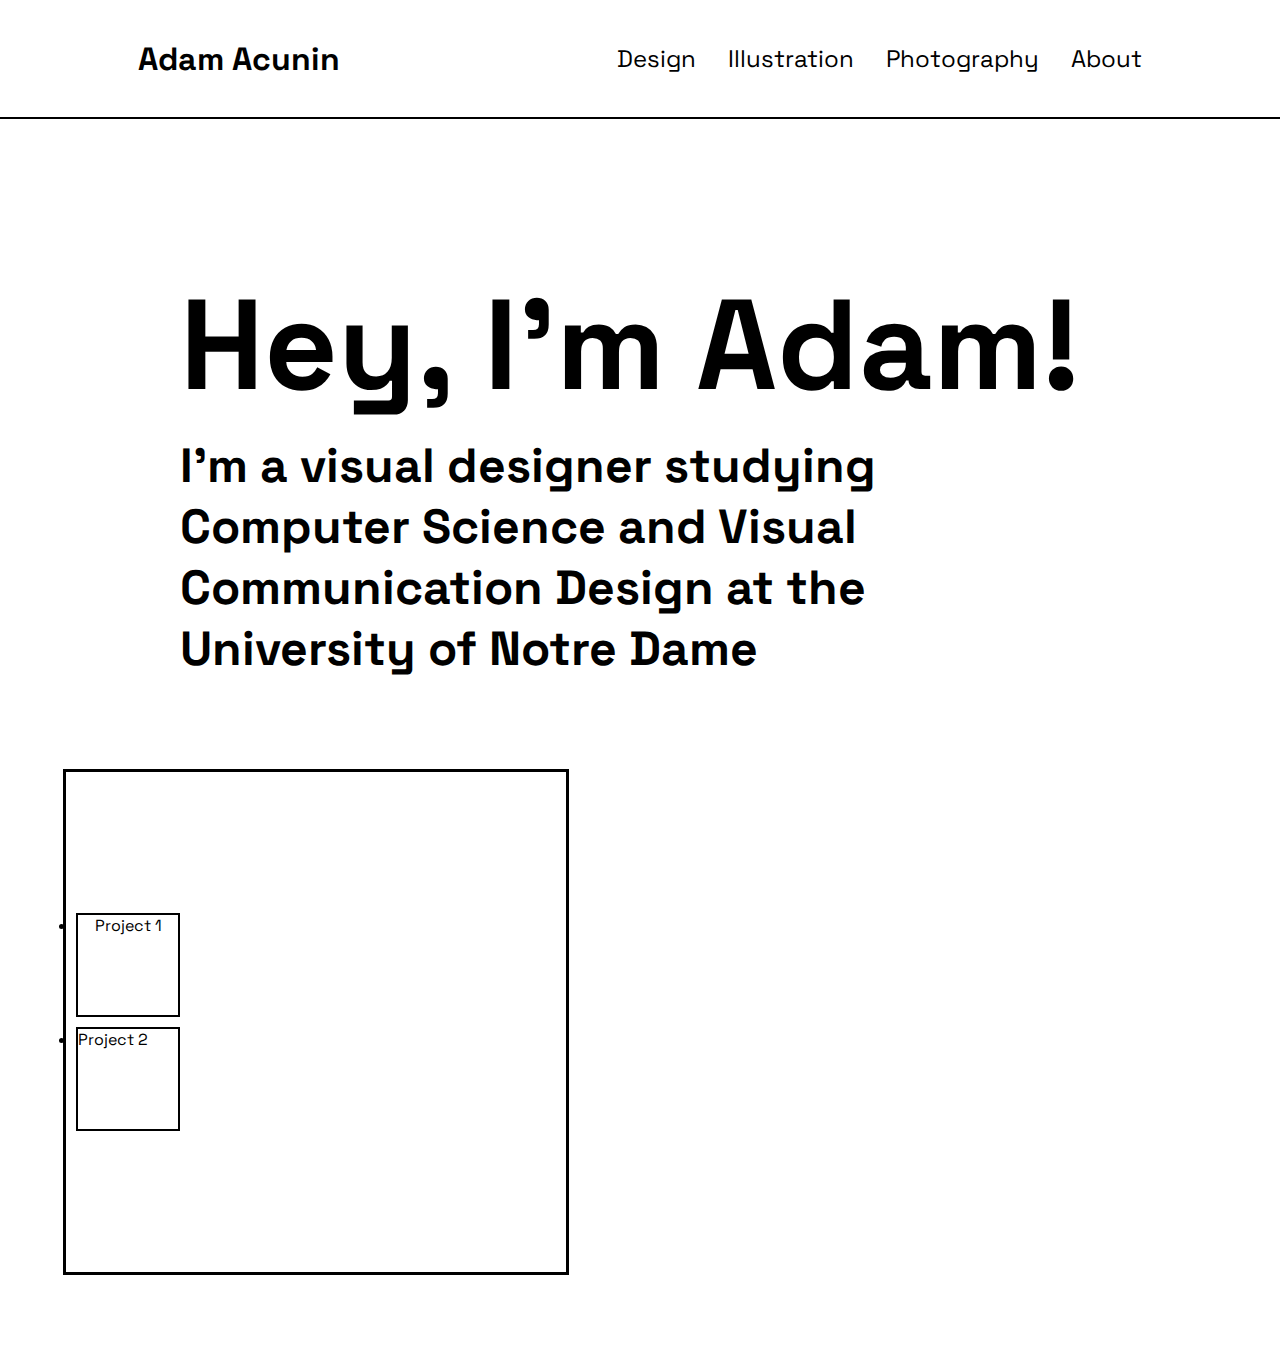
==== index.html @ 35d44f6d "created website with projects" ====
<!DOCTYPE html>
<html lang="en">
<head>
    <meta charset="UTF-8">
    <meta name="viewport" content="width=device-width, initial-scale=1.0">
    <title>Adam Acunin</title>
    <link rel="stylesheet" href="style.css">
    <link rel="stylesheet" href="mediaqueries.css">

    <link rel="preconnect" href="https://fonts.googleapis.com">
    <link rel="preconnect" href="https://fonts.gstatic.com" crossorigin>
    <link href="https://fonts.googleapis.com/css2?family=Space+Grotesk:wght@300..700&display=swap" rel="stylesheet">
</head>


<body>
    <!-- DESKTOP NAV BAR -------------------------------->
    <nav id="desktop-nav">
        <div class="logo">Adam Acunin</div>
        <div>
            <ul class="nav-links">
                <li><a href="#design">Design</a></li>
                <li><a href="#illustration">Illustration</a></li>
                <li><a href="#photography">Photography</a></li>
                <li><a href="#about">About</a></li>

            </ul>
        </div>
    </nav>

    <!-- HAMBURGER NAV BAR ------------------------------>
    <nav id="hamburger-nav">
        <div class="logo">Adam Acunin</div>
        <div class="hamburger-menu">
            <div class="hamburger-icon" onclick="toggleMenu()">
                <span></span>
                <span></span>
                <span></span>
            </div>
            <div class="menu-links">
                <li><a href="#design" onclick="toggleMenu()">Design</a></li>
                <li><a href="illustration" onclick="toggleMenu()">Illustration</a></li>
                <li><a href="#photography" onclick="toggleMenu()">Photography</a></li>
                <li><a href="#about" onclick="toggleMenu()">About</a></li>
            </div>
        </div>
    </nav>

    <section class="hero">
        <div class="hero-header">
            <h1>Hey, I'm Adam!</h1>
        </div>
        <div class="hero-description">
            <h2>I'm a visual designer studying Computer Science and Visual Communication Design at the University of Notre Dame</h2>
        </div>
    </section>

    <section class="projects">
        <ul>
            <li class="project1">Project 1</li>
            <li class="project2">Project 2</li>
        </ul>
    </section>





    <script src="script.js"></script>
</body>
</html>
---- style.css ----
/* GENERAL */

* {
    margin: 0;
    padding: 0;
}

body {
    font-family: "Space Grotesk", sans-serif;
}

html {
    scroll-behavior: smooth;
}

p {
    color: rgb(85,85,85)
}

a, .btn {
    transition: all 300ms ease
}

/* DESKTOP NAV ----------------------------------------------------*/
nav, .nav-links {
    display: flex;
}

nav {
    border-bottom: 2px solid black;
    justify-content: space-around;
    align-items: center;
    height: 13vh;
}

.nav-links {
    
    gap: 2rem;
    list-style: none;
    font-size: 1.5rem;
}

a {
    color: black;
    text-decoration: none;
    text-decoration-color: white;
}

a:hover {
    color: gray;
    text-decoration: underline;
    text-underline-offset: 1rem;
    text-decoration-color: rgb(181,181,181);
}

.logo {
    font-size: 2rem;
    font-weight: bold;

}

.logo:hover {
    cursor: default;
}

/* HAMBURGER MENU ---------------------------------------------------*/

#hamburger-nav {
    display: none;
}

.hamburger-menu {
    position: relative;
    display: inline-block;
    
}

.hamburger-icon {
    display: flex;
    flex-direction: column;
    justify-content: space-between;
    height: 24px;
    width: 30px;
    cursor: pointer;
    
}

.hamburger-icon span {
    width: 100%;
    height: 3px;
    background-color: black;
    transition: all 0.3 ease-in-out;
}

.menu-links {
    position: absolute;
    top: 100%;
    right: 0;
    background-color: white;
    width: fit-content;
    max-height: 0;
    overflow: hidden;
    transition: max-height 0.3 ease-in-out;
  }

  .menu-links a {
    display: block;
    padding: 10px;
    text-align: center;
    font-size: 1.5rem;
    color: black;
    text-decoration: none;
    transition: all 0.3 ease-in-out;
  }

.menu-links li {
    list-style: none;
}

.menu-links.open {
    max-height: 300px;
}

.hamburger-icon.open span:first-child {
  transform: rotate(45deg) translate(10px, 5px);
}

.hamburger-icon.open span:nth-child(2) {
  opacity: 0;
}

.hamburger-icon.open span:last-child {
  transform: rotate(-45deg) translate(10px, -5px);
}

.hamburger-icon span:first-child {
  transform: none;
}

.hamburger-icon span:first-child {
  opacity: 1;
}

.hamburger-icon span:first-child {
  transform: none;
}

/* HERO SECTION------------------------------------------ */

.hero {
    padding-top: 16vh;
    display: flex;
    flex-direction: column;
    margin: 0 20vh;
    text-align: left;
}

.hero-header {
    font-size: 4rem;
    font-style: bold;
    font-weight: 700;
}

.hero-description {
    padding-top: 1vh;
    font-size: 2rem;
    font-weight: 300;
}

.projects {
    margin: 10vh 7vh;
    display: flex;
    flex-direction: row;
    align-items: center;
    width: 500px;
    height: 500px;
    border: 3px solid black;
}

.project1 {
    margin: 10px;
    width: 100px;
    height: 100px;
    border: 2px solid black;
    text-align: center;

}

.project2 {
    margin: 10px;
    width: 100px;
    height: 100px;
    border: 2px solid black;
}
---- mediaqueries.css ----
:root {
    --hero-header: clamp(3rem, 3vw, 5.5rem);
    --hero-description: clamp(1rem, 1.5rem, 3rem);
    
}


@media screen and (max-width: 1200px) {
    #desktop-nav {
        display:none;
    }
    #hamburger-nav {
        display: flex; 
    }

    .hero {
        margin: 0 16vw;
    }
    .hero h1 {
        font-size: 4.25rem;
    }
    .hero h2 {
        font-size: 3rem;
    }
}

@media screen and (max-width: 768px) {
    .hero {
        margin: 0 10vw;
    }
    .hero h1 {
        font-size: 3rem;
    }
    .hero h2 {
        font-size: 2.25rem;
    }

}

@media screen and (max-width: 480px) {
    .hero {
        margin: 0 4vw;
    }
    .hero h1 {
        font-size: 2.75rem;
    }
    .hero h2 {
        font-size: 2rem;
    }

}
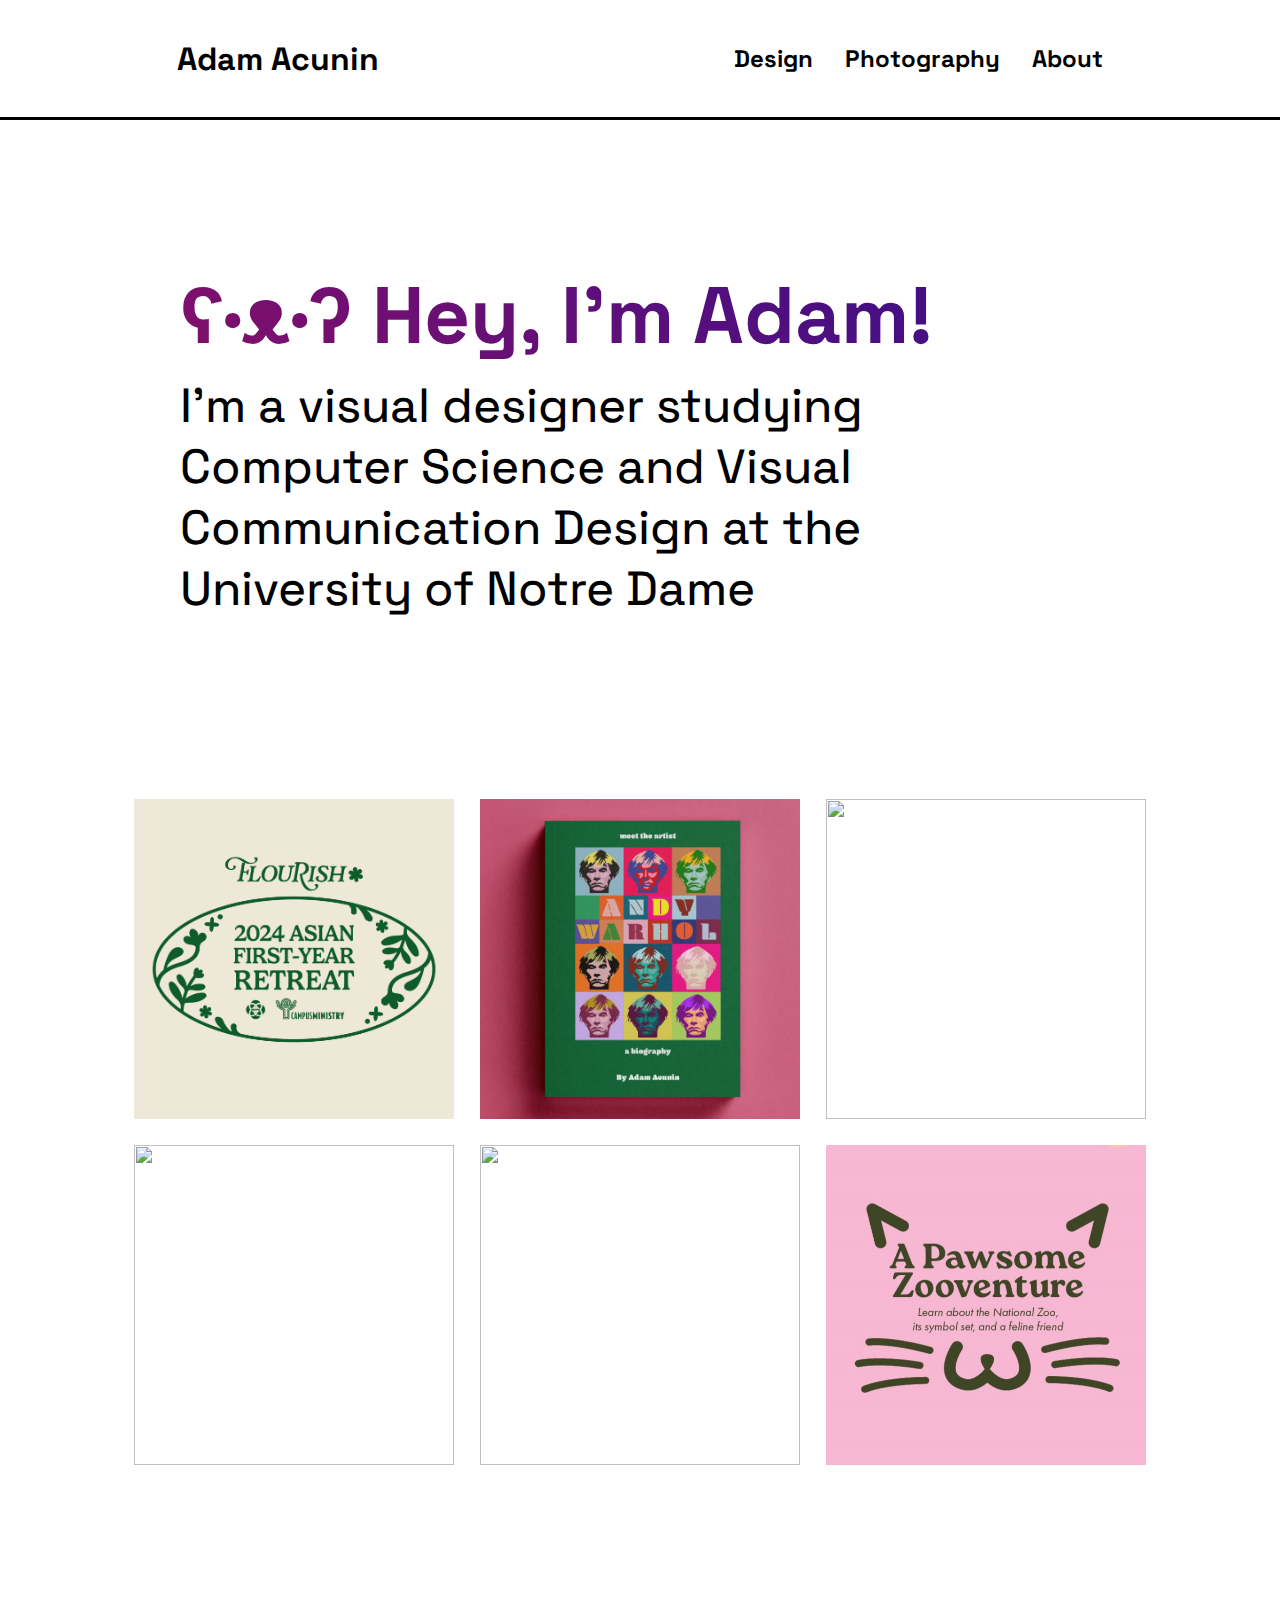
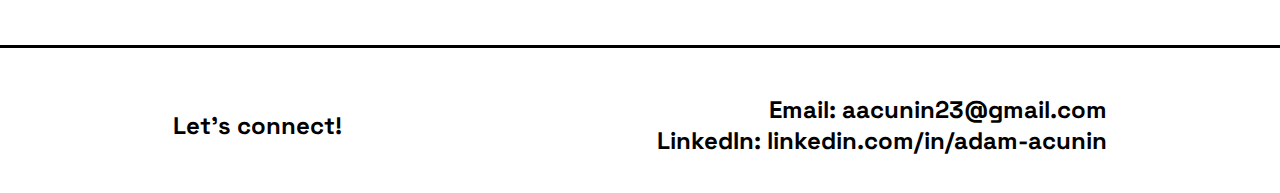
==== commit 6e5d1313: "about page updated, media queries updated, contact bar updated, projects 1, 3, and 6 updated" ====
--- a/index.html
+++ b/index.html
@@ -4,12 +4,17 @@
     <meta charset="UTF-8">
     <meta name="viewport" content="width=device-width, initial-scale=1.0">
     <title>Adam Acunin</title>
+    <link rel="icon" href="assets/favicon.ico" type="x-icon">
     <link rel="stylesheet" href="style.css">
     <link rel="stylesheet" href="mediaqueries.css">
 
     <link rel="preconnect" href="https://fonts.googleapis.com">
     <link rel="preconnect" href="https://fonts.gstatic.com" crossorigin>
     <link href="https://fonts.googleapis.com/css2?family=Space+Grotesk:wght@300..700&display=swap" rel="stylesheet">
+
+    <link rel="preconnect" href="https://fonts.googleapis.com">
+    <link rel="preconnect" href="https://fonts.gstatic.com" crossorigin>
+    <link href="https://fonts.googleapis.com/css2?family=Fraunces:ital,opsz,wght@0,9..144,100..900;1,9..144,100..900&family=Space+Grotesk:wght@300..700&display=swap" rel="stylesheet">
 </head>
 
 
@@ -19,10 +24,9 @@
         <div class="logo">Adam Acunin</div>
         <div>
             <ul class="nav-links">
-                <li><a href="#design">Design</a></li>
-                <li><a href="#illustration">Illustration</a></li>
-                <li><a href="#photography">Photography</a></li>
-                <li><a href="#about">About</a></li>
+                <li><a href="index.html">Design</a></li>
+                <li><a href="/photography/photography.html">Photography</a></li>
+                <li><a href="about.html">About</a></li>
 
             </ul>
         </div>
@@ -38,34 +42,103 @@
                 <span></span>
             </div>
             <div class="menu-links">
-                <li><a href="#design" onclick="toggleMenu()">Design</a></li>
-                <li><a href="illustration" onclick="toggleMenu()">Illustration</a></li>
-                <li><a href="#photography" onclick="toggleMenu()">Photography</a></li>
-                <li><a href="#about" onclick="toggleMenu()">About</a></li>
+                <li><a href="index.html" onclick="toggleMenu()">Design</a></li>
+                <li><a href="/photography/photography.html" onclick="toggleMenu()">Photography</a></li>
+                <li><a href="about.html" onclick="toggleMenu()">About</a></li>
             </div>
         </div>
     </nav>
 
-    <section class="hero">
-        <div class="hero-header">
-            <h1>Hey, I'm Adam!</h1>
+    <div class="hero">
+        <h1 class="hero-header">ʕ·ᴥ·ʔ Hey, I'm Adam! </h1>
+        <div class="hero-description">
+            <h2>I'm a visual designer studying Computer Science and 
+                Visual Communication Design at the University of Notre Dame</h2>
         </div>
-        <div class="hero-description">
-            <h2>I'm a visual designer studying Computer Science and Visual Communication Design at the University of Notre Dame</h2>
+    </div>
+    
+    <div id="project-container">
+        <!-- PROJECT 1 -->
+        <div class="project">
+            <a href="/project1/project1.html">
+                <img class="project-image" src="/project1/project1image.jpg">
+                <div class="project-description">
+                    <h2> Flourish</h2>
+                    <p>Brand Identity</p>
+                </div>
+            </a>
         </div>
-    </section>
 
-    <section class="projects">
-        <ul>
-            <li class="project1">Project 1</li>
-            <li class="project2">Project 2</li>
-        </ul>
-    </section>
+        <div class="project">
+            <a href="/project2/project2.html">
+                <img class="project-image" src="/project2/andywarholbookcover.jpg">
+                <div class="project-description">
+                    <h2>Book Cover Design</h2>
+                    <p>Andy Warhol Biography</p>
+                </div>
+            </a> 
+        </div>
 
+        <div class="project">
+            <a href="about.html">
+                <img class="project-image" src="">
+                <div class="project-description">
+                    <h2>Project 3</h2>
+                    <p>Project 3 description</p>
+                </div>
+            </a> 
+        </div> 
 
+        <div class="project">
+            <a href="about.html">
+                <img class="project-image" src="">
+                <div class="project-description">
+                    <h2>Project 4</h2>
+                    <p>Project 4 description</p>
+                </div>
+            </a>
+        </div> 
 
+        <div class="project">
+            <a href="about.html">
+                <img class="project-image" src="AFYR.png">
+                <div class="project-description">
+                    <h2>Project 5</h2>
+                    <p>Project 5 description</p>
+                </div>
+            </a>
+        </div>
 
+        <div class="project">
+            <a href="/project6/project6.html">
+                <img class="project-image" src="/project6/processbookcover.jpg">
+                <div class="project-description">
+                    <h2>Symbol Set Design</h2>
+                    <p>National Zoo Branding</p>
+                </div>
+            </a>
+        </div>
 
-    <script src="script.js"></script>
+    </div>
+
+    <!-- CONTACT PAGE   ----------------->
+
+    <div class="contact">
+        <div class="contactcontainer">
+            <div class="contactbox1">
+                <h2>Let's connect!</h2>
+            </div>
+            <div class="contactbox2">
+                <h2>
+                    Email: aacunin23@gmail.com
+                    <br>
+                    LinkedIn: <a href="https://linkedin.com/in/adam-acunin" target=”_blank” class="aboutlink"> linkedin.com/in/adam-acunin</a>
+                </h2>
+            </div>
+        </div>
+        
+    </div>
+
+         <script src="script.js"></script>
 </body>
 </html>--- a/style.css
+++ b/style.css
@@ -1,4 +1,14 @@
 /* GENERAL */
+:root {
+    --gradient: linear-gradient(45deg,
+    #830f6a,
+    #470f83,
+    #1f0f83,
+    #0f5a83,
+    #0c6237,
+    #1b830f
+    );
+}
 
 * {
     margin: 0;
@@ -21,23 +31,27 @@
     transition: all 300ms ease
 }
 
-/* DESKTOP NAV ----------------------------------------------------*/
+/* DESKTOP NAV ----------------------------------------------------------*/
 nav, .nav-links {
     display: flex;
 }
 
 nav {
-    border-bottom: 2px solid black;
+    background: white;
+    position: sticky;
+    top: 0;
+    border-bottom: 3px solid black;
     justify-content: space-around;
     align-items: center;
     height: 13vh;
+    z-index: 1;
 }
 
 .nav-links {
-    
     gap: 2rem;
     list-style: none;
     font-size: 1.5rem;
+    font-weight: bold;
 }
 
 a {
@@ -47,10 +61,10 @@
 }
 
 a:hover {
-    color: gray;
+    color: rgb(121, 192, 215);
     text-decoration: underline;
-    text-underline-offset: 1rem;
-    text-decoration-color: rgb(181,181,181);
+    text-underline-offset: 0.6rem;
+    text-decoration-color: rgb(121, 192, 215);
 }
 
 .logo {
@@ -63,7 +77,7 @@
     cursor: default;
 }
 
-/* HAMBURGER MENU ---------------------------------------------------*/
+/* HAMBURGER MENU -------------------------------------------------------*/
 
 #hamburger-nav {
     display: none;
@@ -72,7 +86,6 @@
 .hamburger-menu {
     position: relative;
     display: inline-block;
-    
 }
 
 .hamburger-icon {
@@ -82,7 +95,6 @@
     height: 24px;
     width: 30px;
     cursor: pointer;
-    
 }
 
 .hamburger-icon span {
@@ -101,9 +113,13 @@
     max-height: 0;
     overflow: hidden;
     transition: max-height 0.3 ease-in-out;
-  }
-
-  .menu-links a {
+}
+
+.menu-links a:hover {
+    background-color: rgb(121, 192, 215);
+}
+
+.menu-links a {
     display: block;
     padding: 10px;
     text-align: center;
@@ -113,11 +129,13 @@
     transition: all 0.3 ease-in-out;
   }
 
+
 .menu-links li {
     list-style: none;
 }
 
 .menu-links.open {
+    border: 3px solid black;
     max-height: 300px;
 }
 
@@ -145,21 +163,44 @@
   transform: none;
 }
 
-/* HERO SECTION------------------------------------------ */
+/* HERO SECTION------------------------------------------------------------- */
 
 .hero {
+    /* background-image: url(giphy.webp); */
+    /* background-size: cover; */
+    /* background-position: center; */
     padding-top: 16vh;
     display: flex;
     flex-direction: column;
     margin: 0 20vh;
     text-align: left;
-}
-
+
+}
+
+@keyframes bg-animation {
+    0% {background-position: left;}
+    100% {background-position: right;}
+
+}
 .hero-header {
-    font-size: 4rem;
-    font-style: bold;
+    font-size: 5rem;
     font-weight: 700;
-}
+
+    background-image: var(--gradient);
+    background-clip: text;
+    color: transparent;
+    background-size: 400%;
+    animation: bg-animation 3s infinite alternate;
+}
+
+/* #35052b,
+    #190535,
+    #051135,
+    #053035,
+    #05352d,
+    #073505,
+    #273505, */
+
 
 .hero-description {
     padding-top: 1vh;
@@ -167,30 +208,202 @@
     font-weight: 300;
 }
 
-.projects {
-    margin: 10vh 7vh;
+.hero-description h2 {
+    font-weight: 450;
+}
+
+/* PROJECTS---------------------------------------------------------------- */
+
+#project-container {
+    margin-top: 20vh;
+    width: 100%;
+    height: 95%;
+    display: flex;
+    justify-content: center;
+    align-items: center;
+    flex-wrap: wrap;
+    gap: 2vw;
+}
+
+.project { /* position: relative therefore whatever is position absolute below adjusts to it*/
+    width: 25vw;
+    height: 25vw;
+    flex-wrap: wrap;
+    position: relative;
+    justify-content: center;
+}
+
+.project a {
+    display: block;
+    position: relative;
+}
+.project-image { 
+    width: 25vw;
+    height: 25vw;
+    object-fit: cover;
+}
+
+.project-description {
+    color: white;
+    width: 25vw;
+    height: 25vw;
+    position: absolute;
+    top: 0;
+    left: 0;
+    display: flex;
+    flex-direction: column;
+    background: rgba(0,0,0,0.6);
+    justify-content: center;
+    align-items: center;
+    opacity: 0;
+    transition: all 0.4s ease-in-out;
+}
+
+p { 
+    color: white;
+}
+
+.project-description:hover {
+    opacity: 1;
+}
+
+/* PROJECT 1---------------------------- */
+
+.project1 {
+    /* border: 2px solid black; */
+    display:flex;
+    flex-direction: column;
+    width: 80vw;
+    margin: 0 auto;
+    padding: 30px;
+
+}
+
+.project1header {
+    /* border: 2px solid black; */
+    font-size: 2.5rem;
+    padding: 10px;
+}
+
+.project1description {
+    padding: 10px;
+}
+
+.project1description h3 {
+    /* border: 5px solid black; */
+    font-weight: 400;
+}
+
+.images {
+    display: flex;
+    flex-direction: column;
+    justify-content: center;
+    align-items: center;
+    position: relative;
+    width: 80vw;
+}
+
+.project1images {
+    margin: 3vh 0;
+    display: flex;
+    width: 100%;
+}
+
+.projectoutline {
+    border: 1px solid rgb(205, 205, 205);
+}
+
+.projectcover {
+    width: 50vw;
+}
+
+/* CONTACT -------------------------------------------------------------- */
+.contact {
+    border-top: 3px solid black;
+    margin-top: 20vh;
+    height: 15vh;
+    width: 100%;
+    display: flex;
+    align-items: center;
+    justify-content: center;
+}
+
+.contactcontainer {
+    width: 73%;
+    height:100%;
+
+    /* border: 1px solid red; */
     display: flex;
     flex-direction: row;
-    align-items: center;
-    width: 500px;
-    height: 500px;
-    border: 3px solid black;
-}
-
-.project1 {
-    margin: 10px;
-    width: 100px;
-    height: 100px;
-    border: 2px solid black;
-    text-align: center;
-
-}
-
-.project2 {
-    margin: 10px;
-    width: 100px;
-    height: 100px;
-    border: 2px solid black;
-}
-
-
+    justify-content: space-between;
+    align-items: center;
+    padding-top: 20px;
+
+}
+
+.contactbox1 {
+    /* border: 1px dotted blue; */
+    text-align: left;
+}
+
+.contactbox2 {
+    text-align: right;
+    /* border: 1px dotted blue; */
+}
+
+
+
+
+
+/* ABOUT SECTION --------------------------------- */
+
+.about {
+    /* border: 2px solid black; */
+    display: flex;
+    flex-direction: column;
+    width: 80vw;
+    margin: 8vh auto;
+    padding: 30px;
+    justify-content: center;
+    align-items: center;
+}
+
+.aboutheader {
+    /* border: 2px solid black; */
+    font-size: 3rem;
+    padding: 5px;
+    width: 75vw;
+
+    background-image: var(--gradient);
+    background-clip: text;
+    color: transparent;
+    background-size: 400%;
+    animation: bg-animation 3s infinite alternate;
+}
+
+.aboutdescription {
+    /* border: 2px solid black; */
+    width: 75vw;
+    margin: 0 auto;
+    padding: 5px;
+    display: flex;
+    flex-direction: row;
+    justify-content: space-between;
+}
+
+.aboutdescription h3 {
+    font-weight: 400;
+}
+
+.aboutbox {
+    width: 35vw;
+    
+}
+
+
+.aboutlink:hover {
+    color: rgb(121, 192, 215);
+    text-decoration: underline;
+    text-underline-offset: 0.2rem;
+    text-decoration-color: rgb(121, 192, 215);
+}
--- a/mediaqueries.css
+++ b/mediaqueries.css
@@ -1,6 +1,8 @@
 :root {
     --hero-header: clamp(3rem, 3vw, 5.5rem);
     --hero-description: clamp(1rem, 1.5rem, 3rem);
+    --project-size-medium: 40vw;
+    --project-size-small: 70vw;
     
 }
 
@@ -22,6 +24,35 @@
     .hero h2 {
         font-size: 3rem;
     }
+
+    /* ABOUT */
+    .aboutdescription {
+        flex-direction: column;
+    }
+    .aboutbox {
+        width: 70vw;
+        padding: 10px;
+    }
+
+    /* CONTACT */
+    .contactcontainer {
+        width: 80%;
+        display: flex;
+        flex-direction: row;
+        justify-content: space-between;
+        align-items: center;
+    }
+    .contactbox1 {
+        width: 20%;
+    }
+    .contactbox2 {
+        width: 70%;
+    }
+    .contact h2 {
+        font-size: 1.25rem;
+    }
+
+  
 }
 
 @media screen and (max-width: 768px) {
@@ -35,17 +66,135 @@
         font-size: 2.25rem;
     }
 
+    /* PROJECTS */
+    .project {
+        width: var(--project-size-medium);
+        height: var(--project-size-medium);
+    }
+
+    .project-image { 
+        width: var(--project-size-medium);
+        height: var(--project-size-medium);
+    }
+
+    .project-description {
+        width: var(--project-size-medium);
+        height: var(--project-size-medium);
+    }
+
+    /* ABOUT */
+    .aboutdescription {
+        flex-direction: column;
+    }
+    .aboutbox {
+        width: 65vw;
+        padding: 10px;
+    }
+
+    /* CONTACT */
+    .contactcontainer {
+        width: 80%;
+        display: flex;
+        flex-direction: row;
+        justify-content: space-between;
+        align-items: center;
+    }
+    .contactbox1 {
+        width: 20%;
+    }
+    .contactbox2 {
+        width: 70%;
+    }
+    .contact h2 {
+        font-size: 1.1rem;
+    }
+}
+
+@media screen and (max-width: 668px) {
+    /* CONTACT */
+    .contactcontainer {
+        width: 80%;
+        height: 70%;
+        display: flex;
+        flex-direction: column;
+        justify-content: space-between;
+        align-items: center;
+    }
+    .contactbox1 {
+        width: 100%;
+        text-align: center;
+    }
+    .contactbox2 {
+        width: 100%;
+        text-align: center;
+        padding-bottom:20px;
+    }
+    .contact h2 {
+        font-size: 1.2rem;
+    }
 }
 
 @media screen and (max-width: 480px) {
     .hero {
-        margin: 0 4vw;
+        margin: 0 7vw;
     }
     .hero h1 {
-        font-size: 2.75rem;
+        font-size: 2.45rem;
     }
     .hero h2 {
         font-size: 2rem;
     }
 
-}+    /* PROJECTS */
+    .project {
+        width: var(--project-size-small);
+        height: var(--project-size-small);
+    }
+
+    .project-image { 
+        width: var(--project-size-small);
+        height: var(--project-size-small);
+    }
+
+    .project-description {
+        width: var(--project-size-small);
+        height: var(--project-size-small);
+    }
+
+
+    /* ABOUT */
+    .aboutdescription {
+        flex-direction: column;
+    }
+    .aboutbox {
+        width: 70vw;
+        padding: 10px;
+    }
+
+    /* CONTACT */
+    .contactcontainer {
+        /* border: 1px solid red; */
+        width: 90%;
+        height:70%;
+    
+        display: flex;
+        flex-direction: column;
+        justify-content: space-between;
+        align-items: center;
+        
+    }
+    .contactbox1 {
+        width: 100%;
+        text-align: center;
+    }
+    .contactbox2 {
+        width: 100%;
+        text-align: center;
+        padding-bottom: 20px;
+    }
+    .contact h2 {
+        font-size: 1.2rem;
+    }
+
+}
+
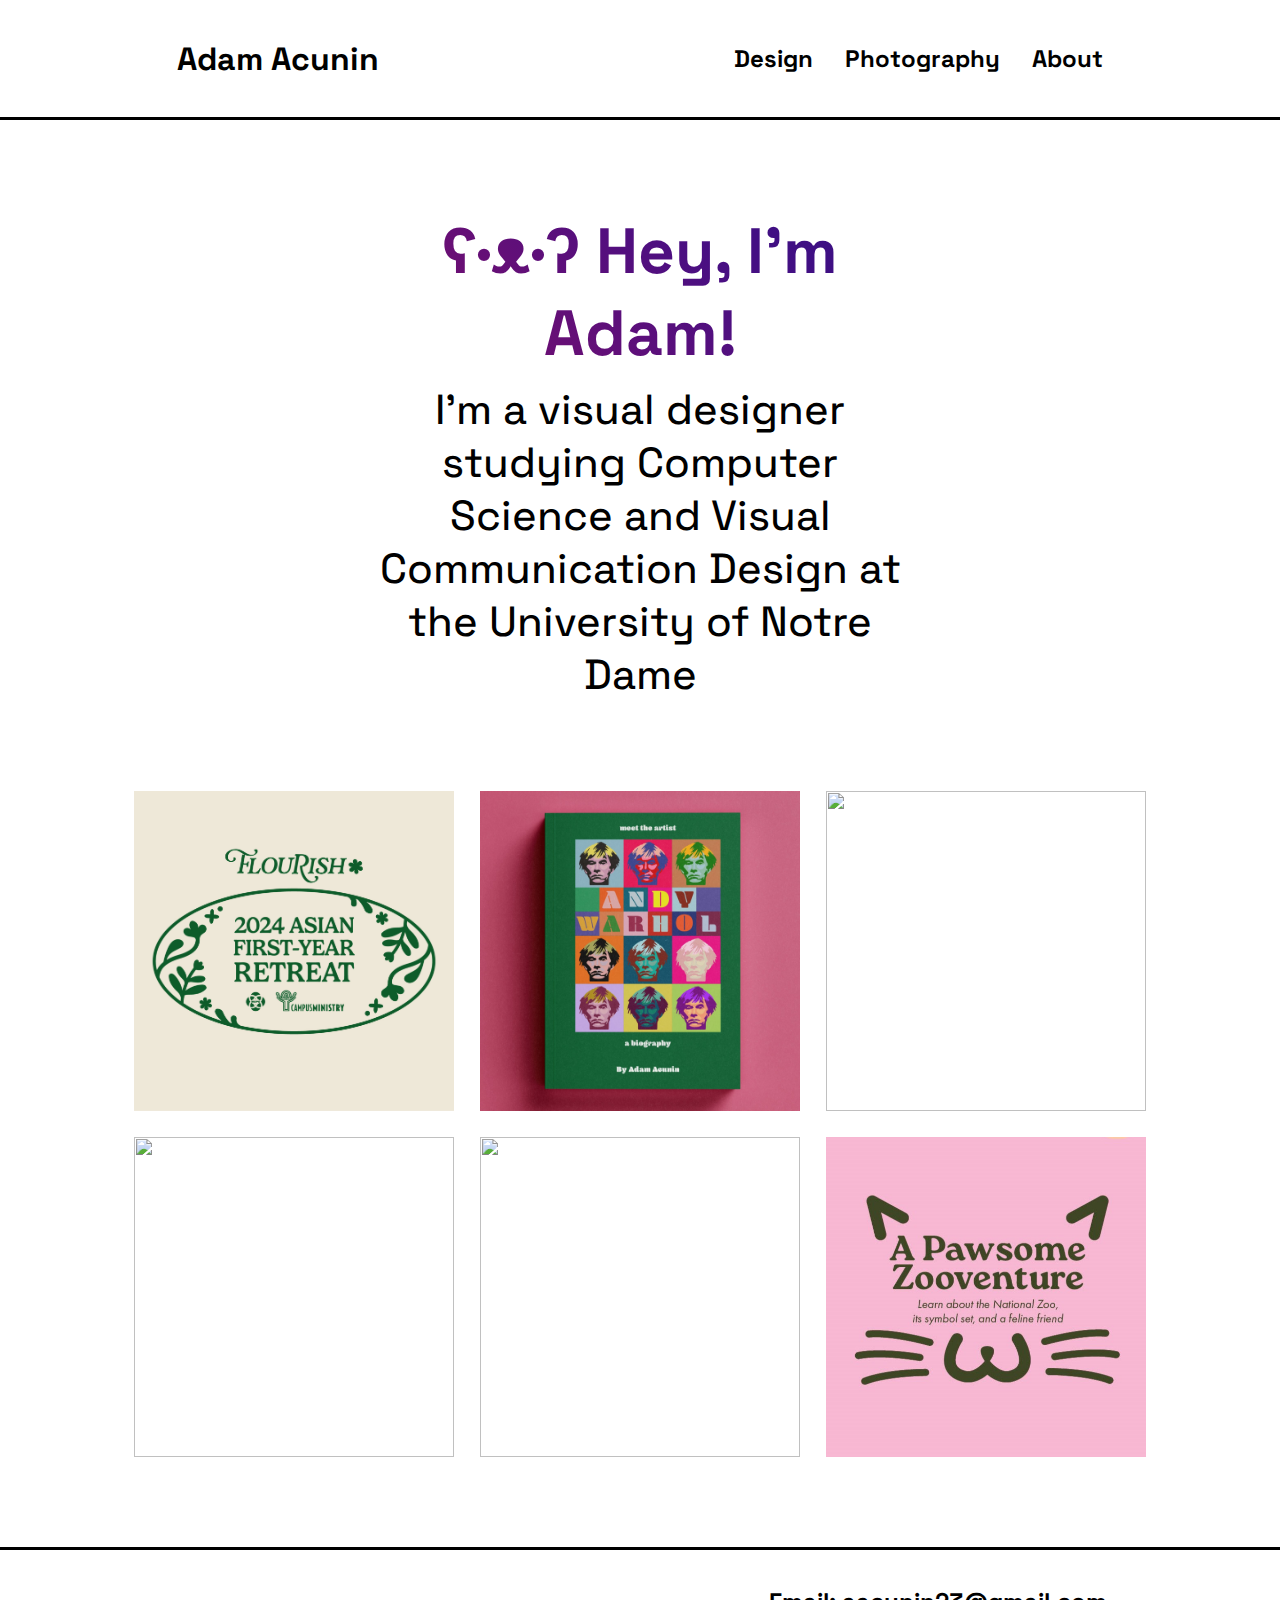
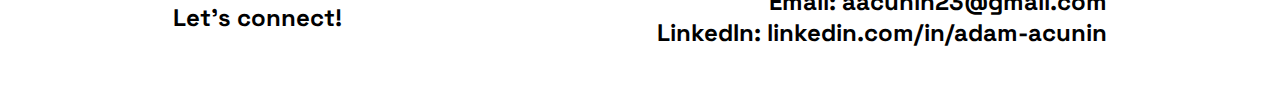
==== commit c87ae84c: "logo linked, fixed hero, added AFYR" ====
--- a/index.html
+++ b/index.html
@@ -11,21 +11,17 @@
     <link rel="preconnect" href="https://fonts.googleapis.com">
     <link rel="preconnect" href="https://fonts.gstatic.com" crossorigin>
     <link href="https://fonts.googleapis.com/css2?family=Space+Grotesk:wght@300..700&display=swap" rel="stylesheet">
-
-    <link rel="preconnect" href="https://fonts.googleapis.com">
-    <link rel="preconnect" href="https://fonts.gstatic.com" crossorigin>
-    <link href="https://fonts.googleapis.com/css2?family=Fraunces:ital,opsz,wght@0,9..144,100..900;1,9..144,100..900&family=Space+Grotesk:wght@300..700&display=swap" rel="stylesheet">
 </head>
 
 
 <body>
     <!-- DESKTOP NAV BAR -------------------------------->
     <nav id="desktop-nav">
-        <div class="logo">Adam Acunin</div>
+        <a class="logo" href="index.html">Adam Acunin</a>
         <div>
             <ul class="nav-links">
                 <li><a href="index.html">Design</a></li>
-                <li><a href="/photography/photography.html">Photography</a></li>
+                <li><a href="photography/photography.html">Photography</a></li>
                 <li><a href="about.html">About</a></li>
 
             </ul>
@@ -34,7 +30,8 @@
 
     <!-- HAMBURGER NAV BAR ------------------------------>
     <nav id="hamburger-nav">
-        <div class="logo">Adam Acunin</div>
+        <a class="logo" href="index.html">Adam Acunin</a>
+
         <div class="hamburger-menu">
             <div class="hamburger-icon" onclick="toggleMenu()">
                 <span></span>
@@ -43,7 +40,7 @@
             </div>
             <div class="menu-links">
                 <li><a href="index.html" onclick="toggleMenu()">Design</a></li>
-                <li><a href="/photography/photography.html" onclick="toggleMenu()">Photography</a></li>
+                <li><a href="photography/photography.html" onclick="toggleMenu()">Photography</a></li>
                 <li><a href="about.html" onclick="toggleMenu()">About</a></li>
             </div>
         </div>
@@ -60,8 +57,8 @@
     <div id="project-container">
         <!-- PROJECT 1 -->
         <div class="project">
-            <a href="/project1/project1.html">
-                <img class="project-image" src="/project1/project1image.jpg">
+            <a href="project1/project1.html">
+                <img class="project-image" src="project1/project1image.jpg">
                 <div class="project-description">
                     <h2> Flourish</h2>
                     <p>Brand Identity</p>
@@ -70,8 +67,8 @@
         </div>
 
         <div class="project">
-            <a href="/project2/project2.html">
-                <img class="project-image" src="/project2/andywarholbookcover.jpg">
+            <a href="project2/project2.html">
+                <img class="project-image" src="project2/andywarholbookcover.jpg">
                 <div class="project-description">
                     <h2>Book Cover Design</h2>
                     <p>Andy Warhol Biography</p>
@@ -80,11 +77,11 @@
         </div>
 
         <div class="project">
-            <a href="about.html">
-                <img class="project-image" src="">
+            <a href="project3/project3.html">
+                <img class="project-image" src="project3/WallowsPoster.jpg">
                 <div class="project-description">
-                    <h2>Project 3</h2>
-                    <p>Project 3 description</p>
+                    <h2>Concert Posters</h2>
+                    <p> Design Series</p>
                 </div>
             </a> 
         </div> 
@@ -101,7 +98,7 @@
 
         <div class="project">
             <a href="about.html">
-                <img class="project-image" src="AFYR.png">
+                <img class="project-image" src="">
                 <div class="project-description">
                     <h2>Project 5</h2>
                     <p>Project 5 description</p>
@@ -110,8 +107,8 @@
         </div>
 
         <div class="project">
-            <a href="/project6/project6.html">
-                <img class="project-image" src="/project6/processbookcover.jpg">
+            <a href="project6/project6.html">
+                <img class="project-image" src="project6/processbookcover.jpg">
                 <div class="project-description">
                     <h2>Symbol Set Design</h2>
                     <p>National Zoo Branding</p>
--- a/style.css
+++ b/style.css
@@ -1,4 +1,3 @@
-/* GENERAL */
 :root {
     --gradient: linear-gradient(45deg,
     #830f6a,
@@ -8,6 +7,7 @@
     #0c6237,
     #1b830f
     );
+    --linkhover: rgb(49, 161, 199);
 }
 
 * {
@@ -27,7 +27,7 @@
     color: rgb(85,85,85)
 }
 
-a, .btn {
+a {
     transition: all 300ms ease
 }
 
@@ -40,10 +40,10 @@
     background: white;
     position: sticky;
     top: 0;
-    border-bottom: 3px solid black;
+    border-bottom: 0.4svh solid black;
     justify-content: space-around;
     align-items: center;
-    height: 13vh;
+    height: 13svh;
     z-index: 1;
 }
 
@@ -61,21 +61,18 @@
 }
 
 a:hover {
-    color: rgb(121, 192, 215);
+    color: var(--linkhover);
     text-decoration: underline;
     text-underline-offset: 0.6rem;
-    text-decoration-color: rgb(121, 192, 215);
+    text-decoration-color: var(--linkhover);
 }
 
 .logo {
     font-size: 2rem;
     font-weight: bold;
-
-}
-
-.logo:hover {
-    cursor: default;
-}
+}
+
+
 
 /* HAMBURGER MENU -------------------------------------------------------*/
 
@@ -116,9 +113,8 @@
 }
 
 .menu-links a:hover {
-    background-color: rgb(121, 192, 215);
-}
-
+    background-color: var(--linkhover);
+}
 .menu-links a {
     display: block;
     padding: 10px;
@@ -128,12 +124,9 @@
     text-decoration: none;
     transition: all 0.3 ease-in-out;
   }
-
-
 .menu-links li {
     list-style: none;
 }
-
 .menu-links.open {
     border: 3px solid black;
     max-height: 300px;
@@ -169,12 +162,13 @@
     /* background-image: url(giphy.webp); */
     /* background-size: cover; */
     /* background-position: center; */
-    padding-top: 16vh;
-    display: flex;
-    flex-direction: column;
-    margin: 0 20vh;
-    text-align: left;
-
+    padding-top: 10vh;
+    display: flex;
+    flex-direction: column;
+    margin: 0 40dvh;
+    justify-content: center;
+    align-items: center;
+    text-align: center;
 }
 
 @keyframes bg-animation {
@@ -183,28 +177,18 @@
 
 }
 .hero-header {
-    font-size: 5rem;
+    font-size: 4rem;
     font-weight: 700;
-
     background-image: var(--gradient);
     background-clip: text;
     color: transparent;
     background-size: 400%;
     animation: bg-animation 3s infinite alternate;
 }
-
-/* #35052b,
-    #190535,
-    #051135,
-    #053035,
-    #05352d,
-    #073505,
-    #273505, */
-
-
 .hero-description {
+    margin: auto;
     padding-top: 1vh;
-    font-size: 2rem;
+    font-size: 1.75rem;
     font-weight: 300;
 }
 
@@ -213,9 +197,8 @@
 }
 
 /* PROJECTS---------------------------------------------------------------- */
-
 #project-container {
-    margin-top: 20vh;
+    margin-top: 10vh;
     width: 100%;
     height: 95%;
     display: flex;
@@ -276,7 +259,6 @@
     width: 80vw;
     margin: 0 auto;
     padding: 30px;
-
 }
 
 .project1header {
@@ -304,7 +286,7 @@
 }
 
 .project1images {
-    margin: 3vh 0;
+    margin: 1dvh 0;
     display: flex;
     width: 100%;
 }
@@ -317,11 +299,31 @@
     width: 50vw;
 }
 
+.musiccontainer {
+    margin: auto;
+    /* border: 2px solid blue; */
+    width: 80vw;
+    display: flex;
+    flex-wrap: wrap;
+    align-items: center;
+    justify-content: center;
+
+}
+.musicimage {
+    padding: 3px;
+    width: 38vw;
+}
+
+.music {
+    display: flex;
+    flex-direction: column;
+}
+
 /* CONTACT -------------------------------------------------------------- */
 .contact {
-    border-top: 3px solid black;
-    margin-top: 20vh;
-    height: 15vh;
+    border-top: 0.4svh solid black;
+    margin-top: 10dvh;
+    height: 15svh;
     width: 100%;
     display: flex;
     align-items: center;
@@ -330,44 +332,34 @@
 
 .contactcontainer {
     width: 73%;
-    height:100%;
-
-    /* border: 1px solid red; */
+    height: 100%;
+
     display: flex;
     flex-direction: row;
     justify-content: space-between;
     align-items: center;
-    padding-top: 20px;
-
-}
-
+    padding: 0.3dvw;
+
+}
 .contactbox1 {
-    /* border: 1px dotted blue; */
     text-align: left;
 }
 
 .contactbox2 {
     text-align: right;
-    /* border: 1px dotted blue; */
-}
-
-
-
-
+}
 
 /* ABOUT SECTION --------------------------------- */
-
 .about {
     /* border: 2px solid black; */
     display: flex;
     flex-direction: column;
-    width: 80vw;
-    margin: 8vh auto;
+    width: 80dvw;
+    margin: 8dvh auto;
     padding: 30px;
     justify-content: center;
     align-items: center;
 }
-
 .aboutheader {
     /* border: 2px solid black; */
     font-size: 3rem;
@@ -380,7 +372,6 @@
     background-size: 400%;
     animation: bg-animation 3s infinite alternate;
 }
-
 .aboutdescription {
     /* border: 2px solid black; */
     width: 75vw;
@@ -390,20 +381,31 @@
     flex-direction: row;
     justify-content: space-between;
 }
-
 .aboutdescription h3 {
     font-weight: 400;
 }
-
 .aboutbox {
     width: 35vw;
-    
-}
-
-
+}
 .aboutlink:hover {
-    color: rgb(121, 192, 215);
+    color: var(--linkhover);
     text-decoration: underline;
     text-underline-offset: 0.2rem;
-    text-decoration-color: rgb(121, 192, 215);
-}
+    text-decoration-color: var(--linkhover);
+}
+
+/* PHOTOGRAPHY----------------- */
+.photographycontainer {
+    margin: auto;
+    width: 85dvw;
+    display: flex;
+    flex-wrap: wrap;
+    align-items: center;
+    justify-content: center;
+
+}
+.photographyimage {
+    padding: 2px;
+    width: 41dvw;
+}
+
--- a/mediaqueries.css
+++ b/mediaqueries.css
@@ -2,14 +2,12 @@
     --hero-header: clamp(3rem, 3vw, 5.5rem);
     --hero-description: clamp(1rem, 1.5rem, 3rem);
     --project-size-medium: 40vw;
-    --project-size-small: 70vw;
-    
-}
-
+    --project-size-small: 70vw; 
+}
 
 @media screen and (max-width: 1200px) {
     #desktop-nav {
-        display:none;
+        display: none;
     }
     #hamburger-nav {
         display: flex; 
@@ -19,14 +17,10 @@
         margin: 0 16vw;
     }
     .hero h1 {
-        font-size: 4.25rem;
-    }
-    .hero h2 {
-        font-size: 3rem;
-    }
-
-    /* ABOUT */
-    .aboutdescription {
+        font-size: 3.75rem;
+    }
+
+    .aboutdescription { /* ABOUT */
         flex-direction: column;
     }
     .aboutbox {
@@ -34,8 +28,7 @@
         padding: 10px;
     }
 
-    /* CONTACT */
-    .contactcontainer {
+    .contactcontainer { /* CONTACT */
         width: 80%;
         display: flex;
         flex-direction: row;
@@ -51,23 +44,29 @@
     .contact h2 {
         font-size: 1.25rem;
     }
-
-  
+}
+
+@media screen and (max-width: 820px) {
+    .hero h1 { /* HERO */
+        font-size: 3rem;
+    }
+    .hero h2 {
+        font-size: 2rem;
+    }
 }
 
 @media screen and (max-width: 768px) {
-    .hero {
+    .hero { /* HERO */
         margin: 0 10vw;
     }
     .hero h1 {
-        font-size: 3rem;
-    }
-    .hero h2 {
-        font-size: 2.25rem;
-    }
-
-    /* PROJECTS */
-    .project {
+        font-size: 2.5rem;
+    }
+    .hero h2 {
+        font-size: 2rem;
+    }
+
+    .project { /* PROJECTS */
         width: var(--project-size-medium);
         height: var(--project-size-medium);
     }
@@ -82,8 +81,7 @@
         height: var(--project-size-medium);
     }
 
-    /* ABOUT */
-    .aboutdescription {
+    .aboutdescription { /* ABOUT */
         flex-direction: column;
     }
     .aboutbox {
@@ -91,8 +89,7 @@
         padding: 10px;
     }
 
-    /* CONTACT */
-    .contactcontainer {
+    .contactcontainer { /* CONTACT */
         width: 80%;
         display: flex;
         flex-direction: row;
@@ -111,8 +108,16 @@
 }
 
 @media screen and (max-width: 668px) {
-    /* CONTACT */
-    .contactcontainer {
+    .hero { /* HERO */
+        margin: 0 10vw;
+    }
+    .hero h1 {
+        font-size: 2rem;
+    }
+    .hero h2 {
+        font-size: 1.75rem;
+    }
+    .contactcontainer { /* CONTACT */
         width: 80%;
         height: 70%;
         display: flex;
@@ -139,10 +144,10 @@
         margin: 0 7vw;
     }
     .hero h1 {
-        font-size: 2.45rem;
-    }
-    .hero h2 {
-        font-size: 2rem;
+        font-size: 2rem;
+    }
+    .hero h2 {
+        font-size: 1.25rem;
     }
 
     /* PROJECTS */
@@ -161,6 +166,21 @@
         height: var(--project-size-small);
     }
 
+    .musiccontainer {
+        width: 78vw;
+    
+    }
+    .musicimage {
+        padding: 2px;
+        width: 100%;
+    }
+
+    .project1header {
+        font-size: 1.25rem;
+    }
+    .project1description {
+        font-size: 1rem;
+    }
 
     /* ABOUT */
     .aboutdescription {
@@ -196,5 +216,13 @@
         font-size: 1.2rem;
     }
 
-}
-
+    /* PHOTOGRAPHY */
+    .photographycontainer {
+        width: 85vw;
+    
+    }
+    .photographyimage {
+        padding: 2px;
+        width: 100%;
+    }
+}